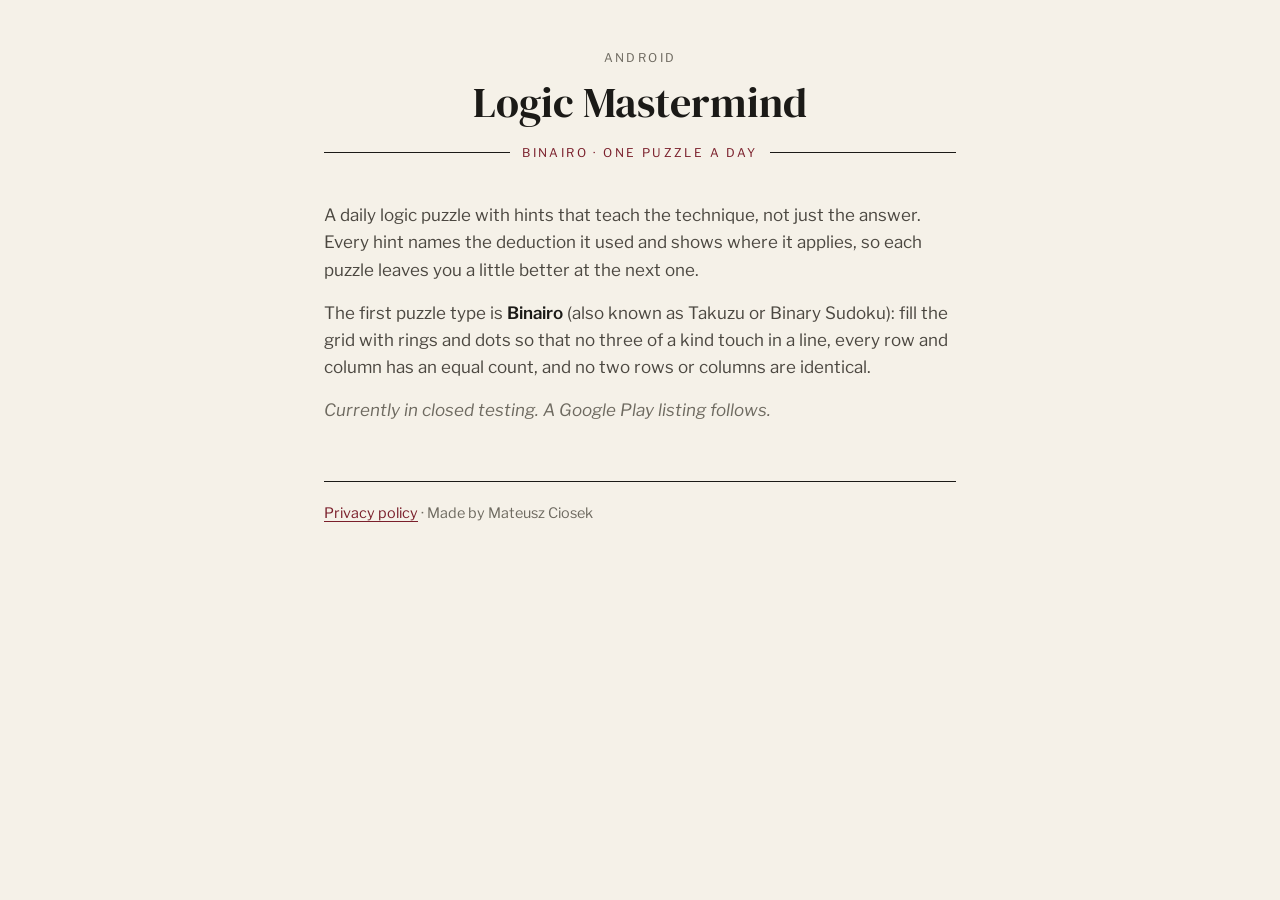
==== index.html @ 0b4f51cb "Landing page and privacy policy" ====
<!doctype html>
<html lang="en">
<head>
<meta charset="utf-8">
<meta name="viewport" content="width=device-width, initial-scale=1">
<title>Logic Mastermind</title>
<meta name="description" content="A daily logic puzzle with hints that teach the technique, not just the answer.">
<link rel="preconnect" href="https://fonts.googleapis.com">
<link rel="preconnect" href="https://fonts.gstatic.com" crossorigin>
<link href="https://fonts.googleapis.com/css2?family=DM+Serif+Display:ital@0;1&family=Libre+Franklin:wght@400;600&display=swap" rel="stylesheet">
<link rel="stylesheet" href="style.css">
</head>
<body>
<main>
  <header>
    <p class="eyebrow">Android</p>
    <h1>Logic Mastermind</h1>
    <p class="rule">Binairo · one puzzle a day</p>
  </header>

  <p>A daily logic puzzle with hints that teach the technique, not just the answer. Every hint names
  the deduction it used and shows where it applies, so each puzzle leaves you a little better at the
  next one.</p>

  <p>The first puzzle type is <strong>Binairo</strong> (also known as Takuzu or Binary Sudoku): fill
  the grid with rings and dots so that no three of a kind touch in a line, every row and column has
  an equal count, and no two rows or columns are identical.</p>

  <p class="quiet">Currently in closed testing. A Google Play listing follows.</p>

  <footer>
    <a href="privacy/">Privacy policy</a> · Made by Mateusz Ciosek
  </footer>
</main>
</body>
</html>
---- style.css ----
:root {
  --paper: #F5F1E8; --cell: #FAF7F0; --ink: #1B1A17; --body: #4B4740; --muted: #6E6A60;
  --faint: #D8D2C4; --burgundy: #7A1F2B;
}
* { box-sizing: border-box; }
html { background: var(--paper); color-scheme: light; }
body {
  margin: 0; background: var(--paper); color: var(--body);
  font-family: "Libre Franklin", "Segoe UI", system-ui, sans-serif;
  font-size: 17px; line-height: 1.6;
}
main { max-width: 42rem; margin: 0 auto; padding: 3rem 1.25rem 5rem; }
header { text-align: center; margin-bottom: 2.5rem; }
.eyebrow {
  font-size: 0.75rem; letter-spacing: 0.2em; text-transform: uppercase; color: var(--muted);
  margin: 0 0 0.75rem;
}
h1, h2 {
  font-family: "DM Serif Display", Georgia, serif; font-weight: 400; color: var(--ink);
  line-height: 1.15; margin: 0;
}
h1 { font-size: 2.6rem; }
h2 { font-size: 1.5rem; margin: 2.25rem 0 0.6rem; }
.rule {
  display: flex; align-items: center; gap: 0.75rem; margin: 1rem 0 0;
  font-size: 0.75rem; letter-spacing: 0.2em; text-transform: uppercase; color: var(--burgundy);
}
.rule::before, .rule::after { content: ""; flex: 1; height: 1px; background: var(--ink); }
p { margin: 0 0 1rem; }
ul { padding-left: 1.25rem; margin: 0 0 1rem; }
li { margin-bottom: 0.4rem; }
a { color: var(--burgundy); text-decoration-thickness: 1px; text-underline-offset: 3px; }
strong { color: var(--ink); font-weight: 600; }
table { border-collapse: collapse; width: 100%; margin: 0 0 1.25rem; font-size: 0.95rem; }
th, td { text-align: left; vertical-align: top; padding: 0.55rem 0.5rem; border-bottom: 1px solid var(--faint); }
th { font-size: 0.72rem; letter-spacing: 0.15em; text-transform: uppercase; color: var(--muted); font-weight: 600; }
footer { margin-top: 3.5rem; padding-top: 1.25rem; border-top: 1px solid var(--ink); color: var(--muted); font-size: 0.9rem; }
.quiet { color: var(--muted); font-style: italic; }
@media (max-width: 480px) {
  h1 { font-size: 2.1rem; }
  table, thead, tbody, tr, th, td { display: block; }
  thead { display: none; }
  td { padding: 0.35rem 0; border: 0; }
  tr { border-bottom: 1px solid var(--faint); padding: 0.6rem 0; }
}
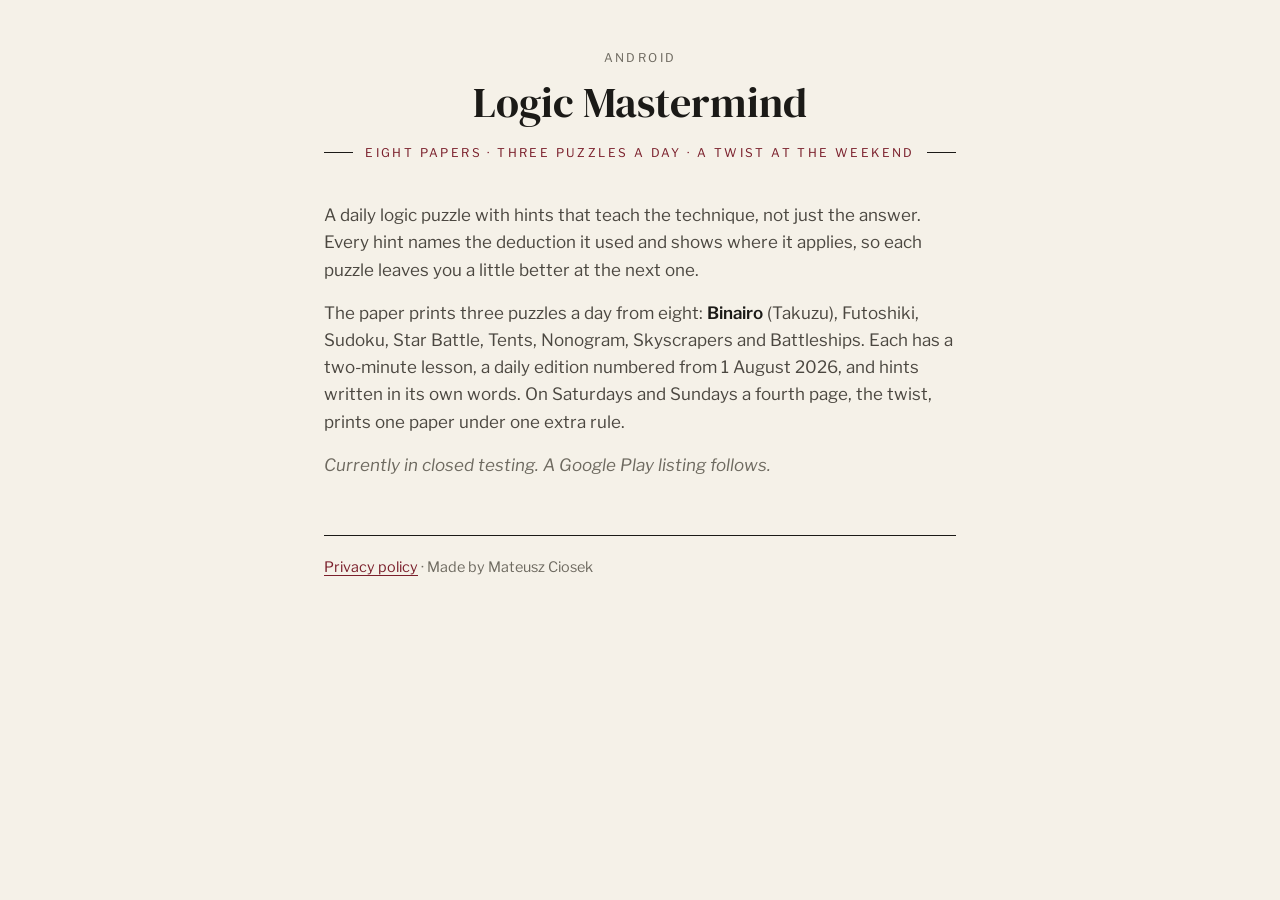
==== commit d84065b7: "Landing copy for eight papers and the weekend twist; policy explains the publisher's notices" ====
--- a/index.html
+++ b/index.html
@@ -15,16 +15,17 @@
   <header>
     <p class="eyebrow">Android</p>
     <h1>Logic Mastermind</h1>
-    <p class="rule">Binairo · one puzzle a day</p>
+    <p class="rule">Eight papers · three puzzles a day · a twist at the weekend</p>
   </header>
 
   <p>A daily logic puzzle with hints that teach the technique, not just the answer. Every hint names
   the deduction it used and shows where it applies, so each puzzle leaves you a little better at the
   next one.</p>
 
-  <p>The first puzzle type is <strong>Binairo</strong> (also known as Takuzu or Binary Sudoku): fill
-  the grid with rings and dots so that no three of a kind touch in a line, every row and column has
-  an equal count, and no two rows or columns are identical.</p>
+  <p>The paper prints three puzzles a day from eight: <strong>Binairo</strong> (Takuzu), Futoshiki,
+  Sudoku, Star Battle, Tents, Nonogram, Skyscrapers and Battleships. Each has a two-minute lesson,
+  a daily edition numbered from 1 August 2026, and hints written in its own words. On Saturdays and
+  Sundays a fourth page, the twist, prints one paper under one extra rule.</p>
 
   <p class="quiet">Currently in closed testing. A Google Play listing follows.</p>
 
